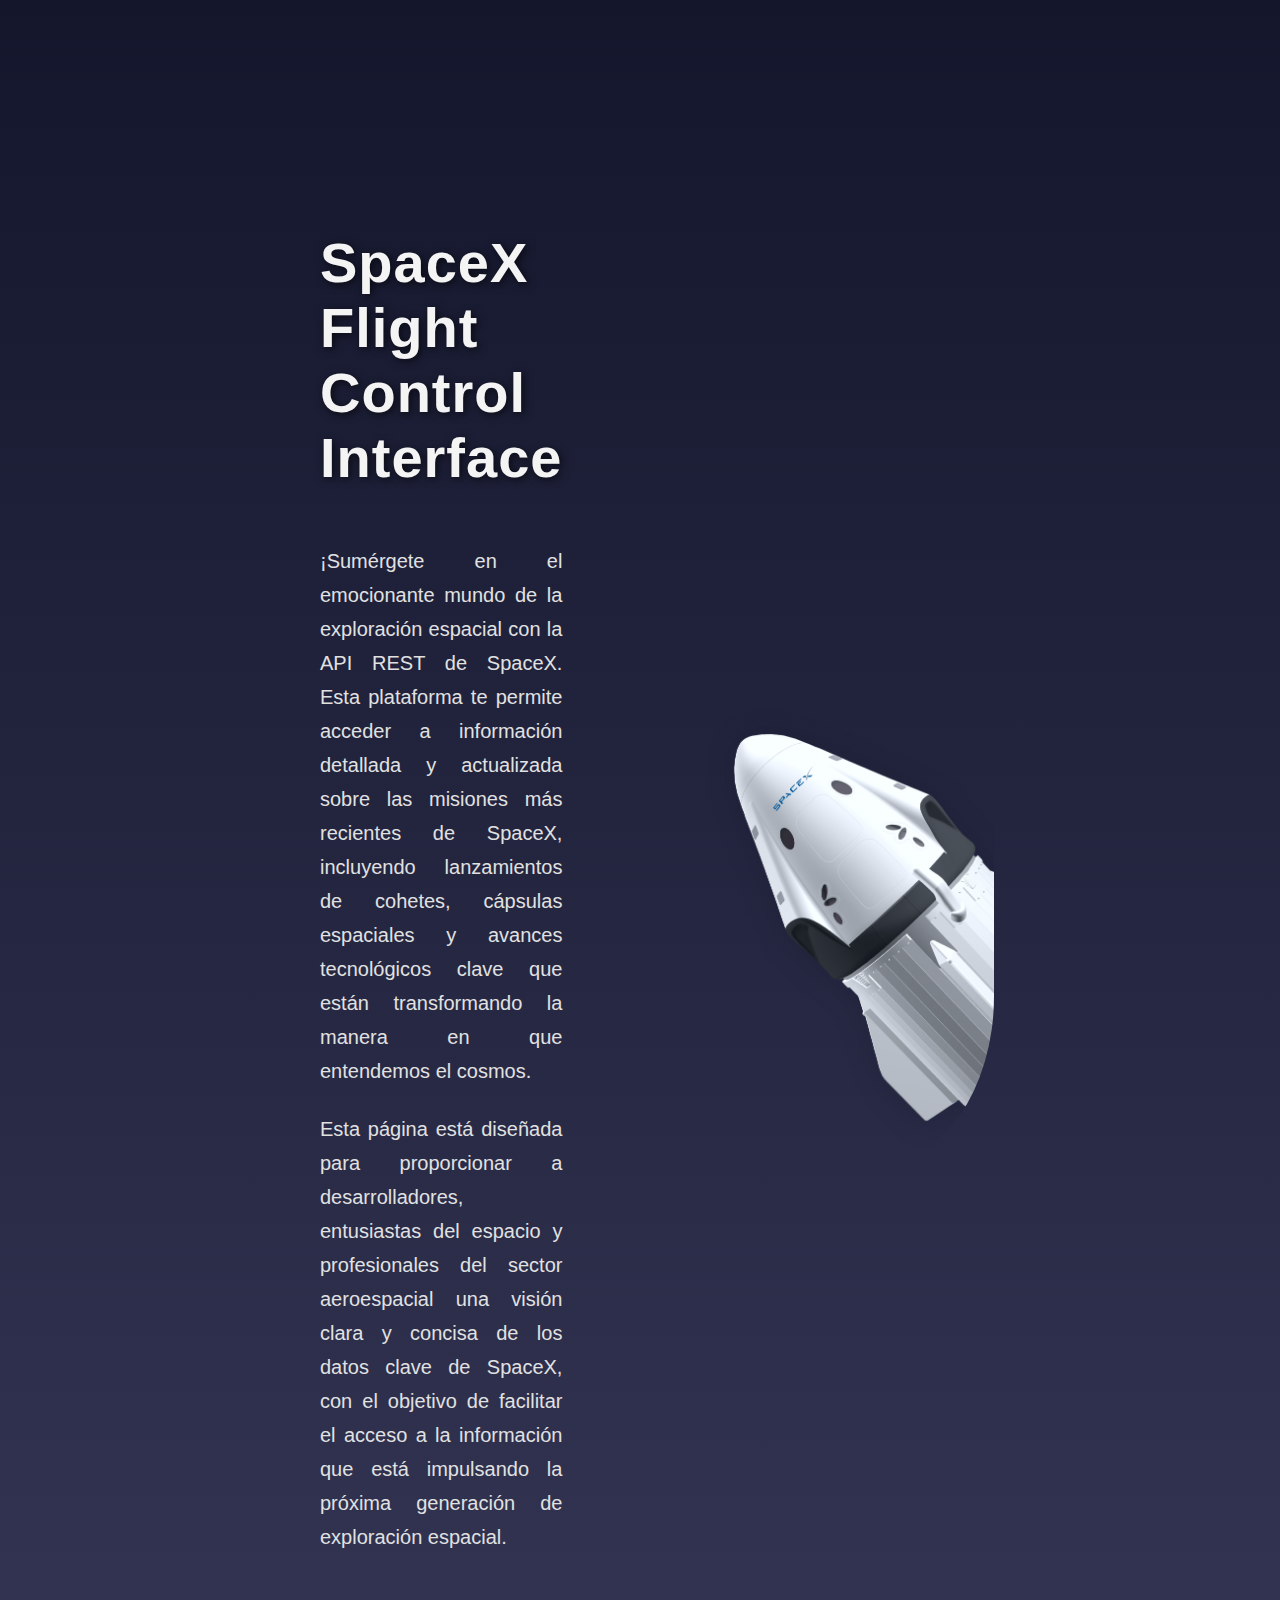
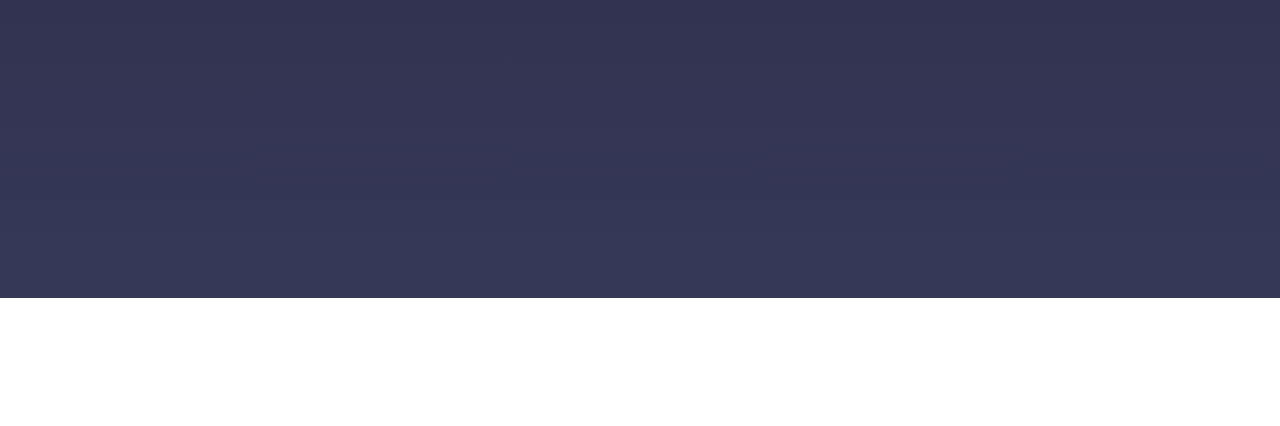
==== index.html @ afa5e66f "Feat: :sparkles: Avances de la pagina capsule" ====
<!DOCTYPE html>
<html lang="en">

<head>
    <meta charset="UTF-8">
    <meta name="viewport" content="width=device-width, initial-scale=1.0">
    <title>SpaceX Interface</title>
    <link rel="stylesheet" href="style.css">
</head>

<body>
    <div class="principal">
        <div class="mensaje">
            <h1>SpaceX <br>Flight Control Interface</h1><br>
            <p>¡Sumérgete en el emocionante mundo de la exploración espacial con la API REST de SpaceX. Esta plataforma
                te permite acceder a información detallada y actualizada sobre las misiones más recientes de SpaceX,
                incluyendo lanzamientos de cohetes, cápsulas espaciales y avances tecnológicos clave que están
                transformando la manera en que entendemos el cosmos.</p>
            <p>Esta página está diseñada para proporcionar a desarrolladores, entusiastas del espacio y profesionales
                del sector aeroespacial una visión clara y concisa de los datos clave de SpaceX, con el objetivo de
                facilitar el acceso a la información que está impulsando la próxima generación de exploración espacial.
            </p>
        </div>
        <div class="image">
            <a href="ROKECTS/index.html"><img src="imagen/SpaceX 3D Model Render.png" alt="SpaceX Rocket"></a>
        </div>
    </div>
</body>

</html>
---- style.css ----
body {
  background: linear-gradient(#14162C, rgba(25, 27, 63, 0.87));
  background-repeat: no-repeat;
  padding: 0;
  margin: 0;
  font-family: "Roboto", sans-serif;
  overflow-x: hidden;
  color: #ffffff;
  overflow-y: hidden;
}

.principal {
  display: flex;
  align-items: center;
  justify-content: space-between;
  max-width: 1400px;
  margin: 0 auto;
  padding: 20rem;
  gap: 2rem;
  margin-top: -10%;
}

h1 {
  font-size: 3.5rem;
  font-weight: 700;
  color: #f4f4f4;
  text-shadow: 2px 2px 8px rgba(0, 0, 0, 0.7); /* Efecto de sombra */
  letter-spacing: 1px;
  margin-bottom: 1rem;
}

.mensaje p {
  text-align: justify;
  max-width: 900px;
  font-size: 1.25rem;
  line-height: 1.7;
  color: #e1e1e1;
  margin-bottom: 1.5rem;
}

/* Imagen */
.image img {
  object-fit: cover; /* Ajusta la imagen al tamaño del contenedor */
  border-radius: 30%;
  max-width: 400px;
  height: auto;
  transition: transform 0.4s ease, box-shadow 0.4s ease; /* Animación en hover */
}

.image img:hover {
  background-color: #203a43;
  transform: scale(1.05); /* Aumenta un poco el tamaño al pasar el mouse */
  box-shadow: 0 8px 20px rgba(0, 0, 0, 0.4); /* Añade una sombra suave */
}


@media (max-width: 768px) {
  body {
    background-size: cover;
    justify-content: center;
    align-items: center;
    padding: 3rem;
    margin: 0;
    height: auto;
    overflow-y: auto;
    overflow-x: hidden;
    display: flex;
    flex-direction: column;
  }

  .principal {
      display: flex;
      flex-direction: column;
      align-items: center;
      text-align: center;
      padding: 1rem;
      height: auto;
      width: 100%;
  }

  h1 {
      font-size: 1.5rem;
  }

  .mensaje p {
      font-size: 0.9rem; 
      max-width: 90%;
  }

  .image img {
      max-width: 100%;
      height: auto;
      margin: 0 auto;
      margin-top: 20px;
      transform: scale(0.95); 
      transition: transform 0.3s ease; 
  }

  .image img:hover {
      transform: scale(0.90); 
  }
}


button {
  background-color: #1c87c9;
  border: none;
  color: white;
  padding: 15px 32px;
  text-align: center;
  text-decoration: none;
  display: inline-block;
  font-size: 16px;
  margin: 4px 2px;
  transition-duration: 0.4s;
  cursor: pointer;
  border-radius: 4px;
}

button:hover {
  background-color: #555;
  color: white;
  box-shadow: 0px 4px 15px rgba(0, 0, 0, 0.3);
}
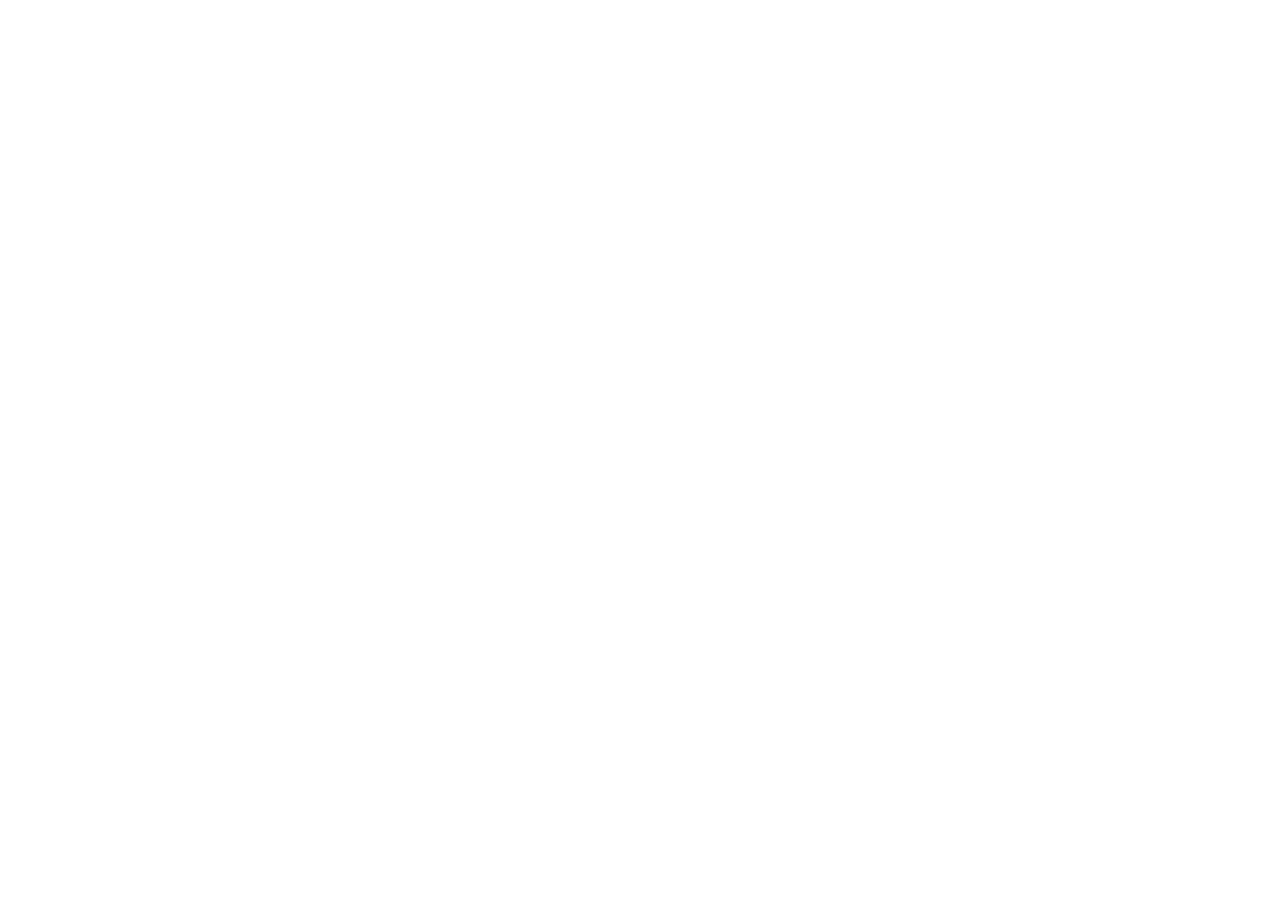
==== commit c06c611c: "feat: :sparkles: commit 6: Hice rockets consumo de api de falcon 1, se agrega las carpetas de todas " ====
--- a/index.html
+++ b/index.html
@@ -1,30 +1,11 @@
 <!DOCTYPE html>
 <html lang="en">
-
 <head>
     <meta charset="UTF-8">
     <meta name="viewport" content="width=device-width, initial-scale=1.0">
-    <title>SpaceX Interface</title>
     <link rel="stylesheet" href="style.css">
+    <title>Document</title>
 </head>
-
 <body>
-    <div class="principal">
-        <div class="mensaje">
-            <h1>SpaceX <br>Flight Control Interface</h1><br>
-            <p>¡Sumérgete en el emocionante mundo de la exploración espacial con la API REST de SpaceX. Esta plataforma
-                te permite acceder a información detallada y actualizada sobre las misiones más recientes de SpaceX,
-                incluyendo lanzamientos de cohetes, cápsulas espaciales y avances tecnológicos clave que están
-                transformando la manera en que entendemos el cosmos.</p>
-            <p>Esta página está diseñada para proporcionar a desarrolladores, entusiastas del espacio y profesionales
-                del sector aeroespacial una visión clara y concisa de los datos clave de SpaceX, con el objetivo de
-                facilitar el acceso a la información que está impulsando la próxima generación de exploración espacial.
-            </p>
-        </div>
-        <div class="image">
-            <a href="ROKECTS/index.html"><img src="imagen/SpaceX 3D Model Render.png" alt="SpaceX Rocket"></a>
-        </div>
-    </div>
 </body>
-
 </html>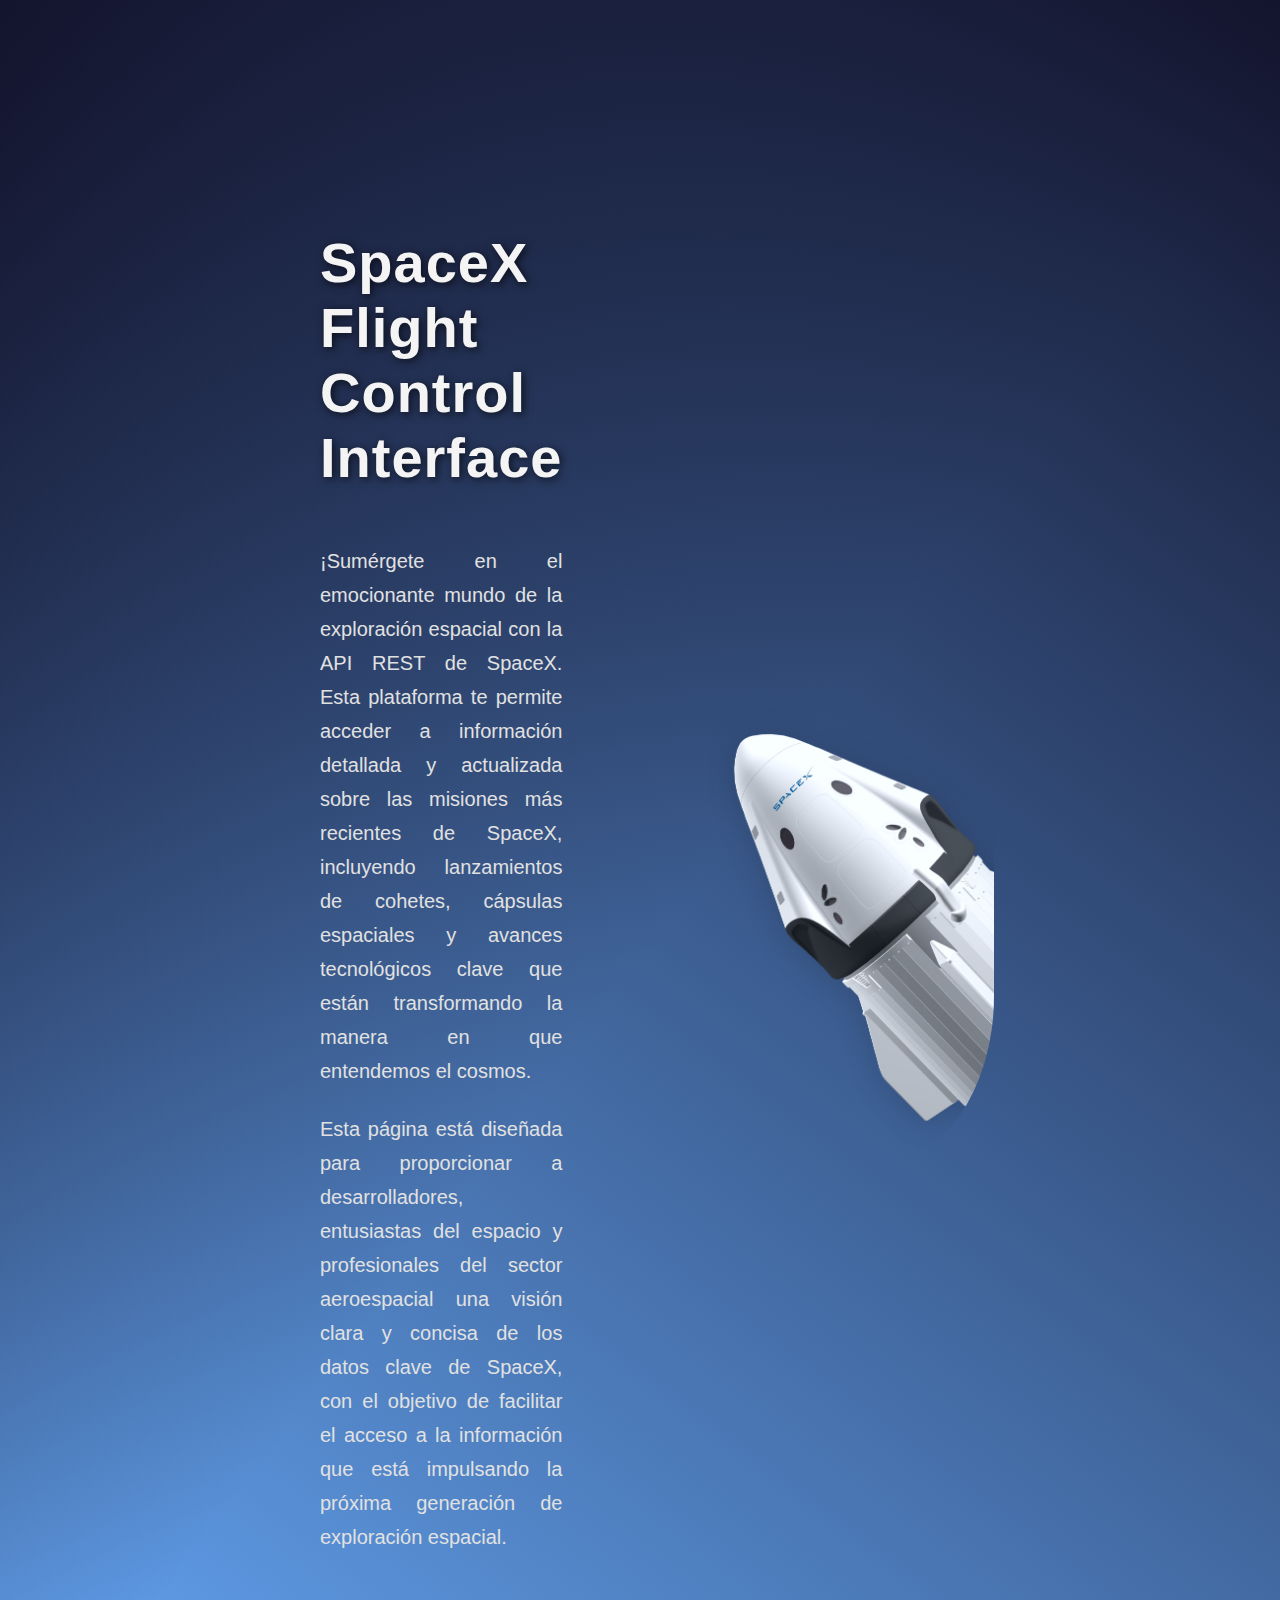
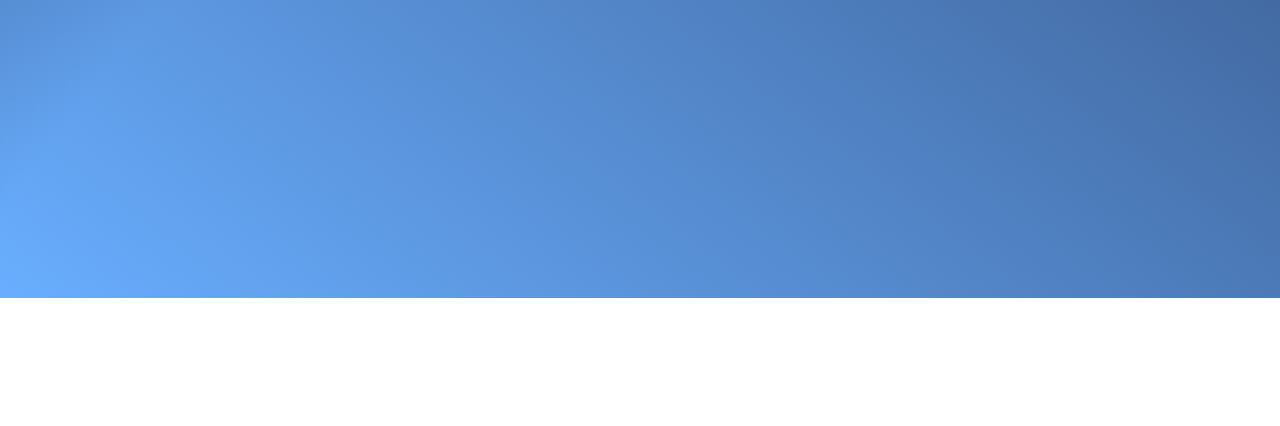
==== commit 86f1c558: "Feat: :sparkles: Avances de la pagina History" ====
--- a/index.html
+++ b/index.html
@@ -1,11 +1,31 @@
 <!DOCTYPE html>
 <html lang="en">
+
 <head>
     <meta charset="UTF-8">
     <meta name="viewport" content="width=device-width, initial-scale=1.0">
+    <title>SpaceX Interface</title>
+    <link rel="shortcut icon" href="../imagen/cohete.png" type="image/x-icon">
     <link rel="stylesheet" href="style.css">
-    <title>Document</title>
 </head>
+
 <body>
+    <div class="principal">
+        <div class="mensaje">
+            <h1>SpaceX <br>Flight Control Interface</h1><br>
+            <p>¡Sumérgete en el emocionante mundo de la exploración espacial con la API REST de SpaceX. Esta plataforma
+                te permite acceder a información detallada y actualizada sobre las misiones más recientes de SpaceX,
+                incluyendo lanzamientos de cohetes, cápsulas espaciales y avances tecnológicos clave que están
+                transformando la manera en que entendemos el cosmos.</p>
+            <p>Esta página está diseñada para proporcionar a desarrolladores, entusiastas del espacio y profesionales
+                del sector aeroespacial una visión clara y concisa de los datos clave de SpaceX, con el objetivo de
+                facilitar el acceso a la información que está impulsando la próxima generación de exploración espacial.
+            </p>
+        </div>
+        <div class="image">
+            <a href="ROKECTS/index.html"><img src="imagen/SpaceX 3D Model Render.png" alt="SpaceX Rocket"></a>
+        </div>
+    </div>
 </body>
+
 </html>--- a/style.css
+++ b/style.css
@@ -1,5 +1,7 @@
 body {
-  background: linear-gradient(#14162C, rgba(25, 27, 63, 0.87));
+  background: linear-gradient(217deg, #13142D, rgba(255, 0, 0, 0) 100%),
+        linear-gradient(127deg, #13142D, #69AEFF 50.45%),
+        linear-gradient(127deg, #FFFFFF, #69AEFF 50.45%);
   background-repeat: no-repeat;
   padding: 0;
   margin: 0;
@@ -48,7 +50,7 @@
 }
 
 .image img:hover {
-  background-color: #203a43;
+  background-color: #215ea3;
   transform: scale(1.05); /* Aumenta un poco el tamaño al pasar el mouse */
   box-shadow: 0 8px 20px rgba(0, 0, 0, 0.4); /* Añade una sombra suave */
 }
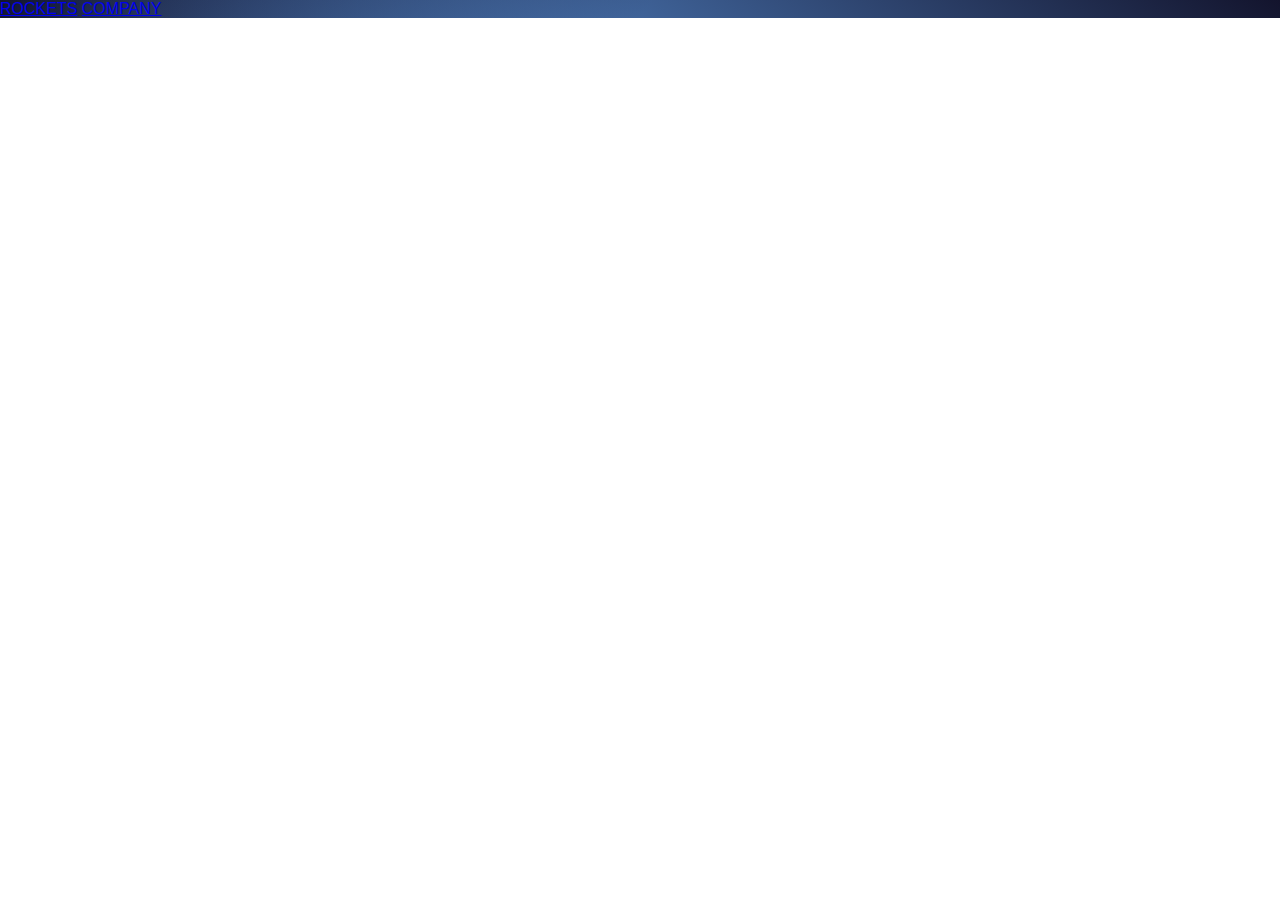
==== commit 2ef63785: "feat: :sparkles: commit 8: Company realizo la estructuracion de company y se organizan detalles del " ====
--- a/index.html
+++ b/index.html
@@ -1,31 +1,13 @@
 <!DOCTYPE html>
 <html lang="en">
-
 <head>
     <meta charset="UTF-8">
     <meta name="viewport" content="width=device-width, initial-scale=1.0">
-    <title>SpaceX Interface</title>
-    <link rel="shortcut icon" href="../imagen/cohete.png" type="image/x-icon">
     <link rel="stylesheet" href="style.css">
+    <title>Document</title>
 </head>
-
 <body>
-    <div class="principal">
-        <div class="mensaje">
-            <h1>SpaceX <br>Flight Control Interface</h1><br>
-            <p>¡Sumérgete en el emocionante mundo de la exploración espacial con la API REST de SpaceX. Esta plataforma
-                te permite acceder a información detallada y actualizada sobre las misiones más recientes de SpaceX,
-                incluyendo lanzamientos de cohetes, cápsulas espaciales y avances tecnológicos clave que están
-                transformando la manera en que entendemos el cosmos.</p>
-            <p>Esta página está diseñada para proporcionar a desarrolladores, entusiastas del espacio y profesionales
-                del sector aeroespacial una visión clara y concisa de los datos clave de SpaceX, con el objetivo de
-                facilitar el acceso a la información que está impulsando la próxima generación de exploración espacial.
-            </p>
-        </div>
-        <div class="image">
-            <a href="ROKECTS/index.html"><img src="imagen/SpaceX 3D Model Render.png" alt="SpaceX Rocket"></a>
-        </div>
-    </div>
+    <a href="./ROCKETS/index.html">ROCKETS</a>
+    <a href="./COMPANY/index.html">COMPANY</a>
 </body>
-
 </html>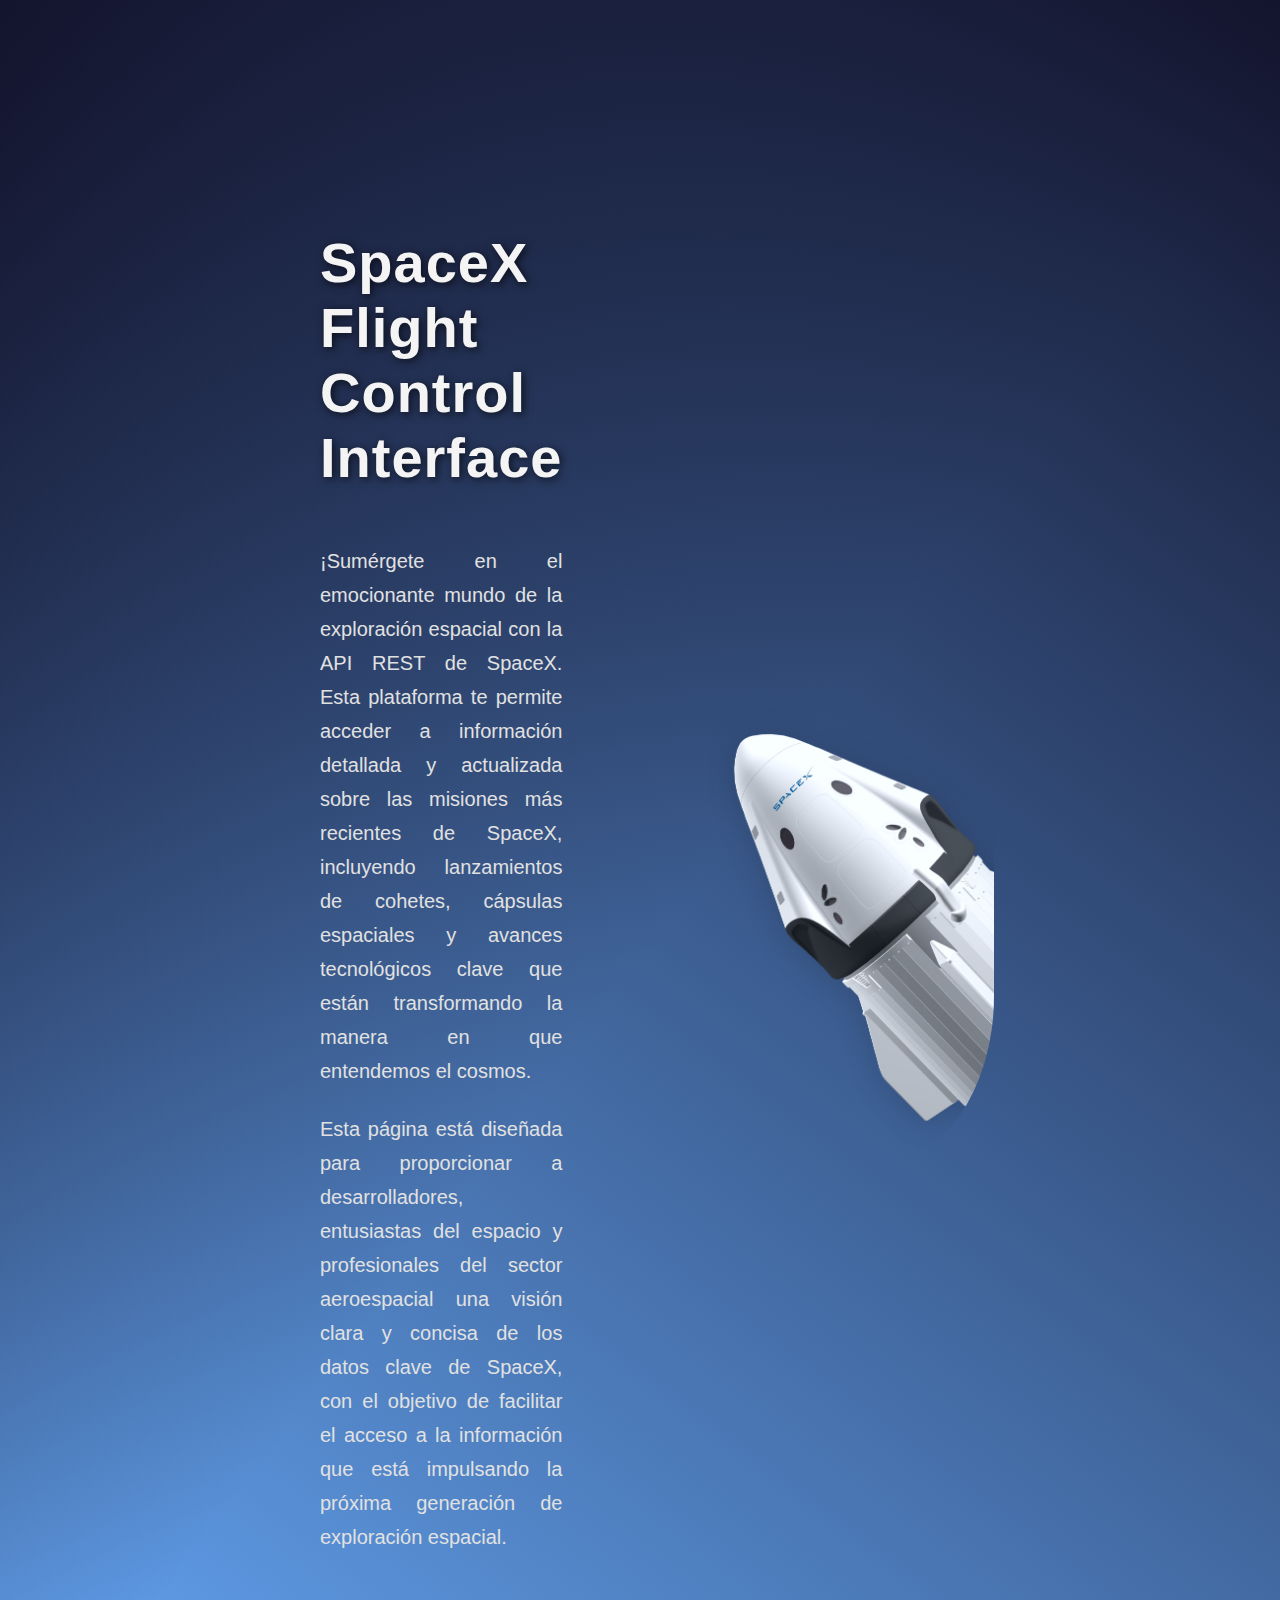
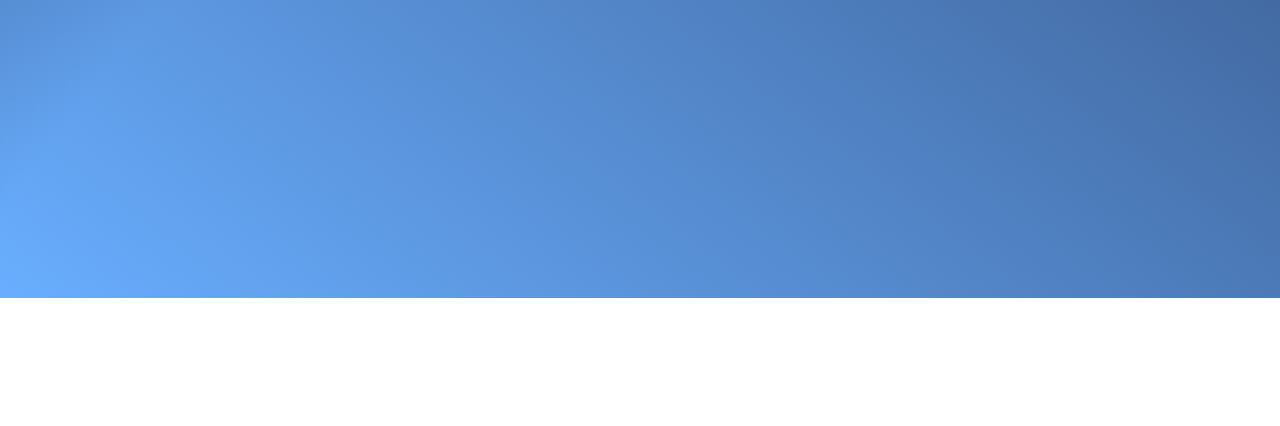
==== commit b43bbf4b: "feat: :sparkles: commit 4: Unión de dev-karen se agrega la seccion de history, capsule, la pagina pr" ====
--- a/index.html
+++ b/index.html
@@ -1,13 +1,31 @@
 <!DOCTYPE html>
 <html lang="en">
+
 <head>
     <meta charset="UTF-8">
     <meta name="viewport" content="width=device-width, initial-scale=1.0">
+    <title>SpaceX Interface</title>
+    <link rel="shortcut icon" href="../imagen/cohete.png" type="image/x-icon">
     <link rel="stylesheet" href="style.css">
-    <title>Document</title>
 </head>
+
 <body>
-    <a href="./ROCKETS/index.html">ROCKETS</a>
-    <a href="./COMPANY/index.html">COMPANY</a>
+    <div class="principal">
+        <div class="mensaje">
+            <h1>SpaceX <br>Flight Control Interface</h1><br>
+            <p>¡Sumérgete en el emocionante mundo de la exploración espacial con la API REST de SpaceX. Esta plataforma
+                te permite acceder a información detallada y actualizada sobre las misiones más recientes de SpaceX,
+                incluyendo lanzamientos de cohetes, cápsulas espaciales y avances tecnológicos clave que están
+                transformando la manera en que entendemos el cosmos.</p>
+            <p>Esta página está diseñada para proporcionar a desarrolladores, entusiastas del espacio y profesionales
+                del sector aeroespacial una visión clara y concisa de los datos clave de SpaceX, con el objetivo de
+                facilitar el acceso a la información que está impulsando la próxima generación de exploración espacial.
+            </p>
+        </div>
+        <div class="image">
+            <a href="ROKECTS/index.html"><img src="imagen/SpaceX 3D Model Render.png" alt="SpaceX Rocket"></a>
+        </div>
+    </div>
 </body>
+
 </html>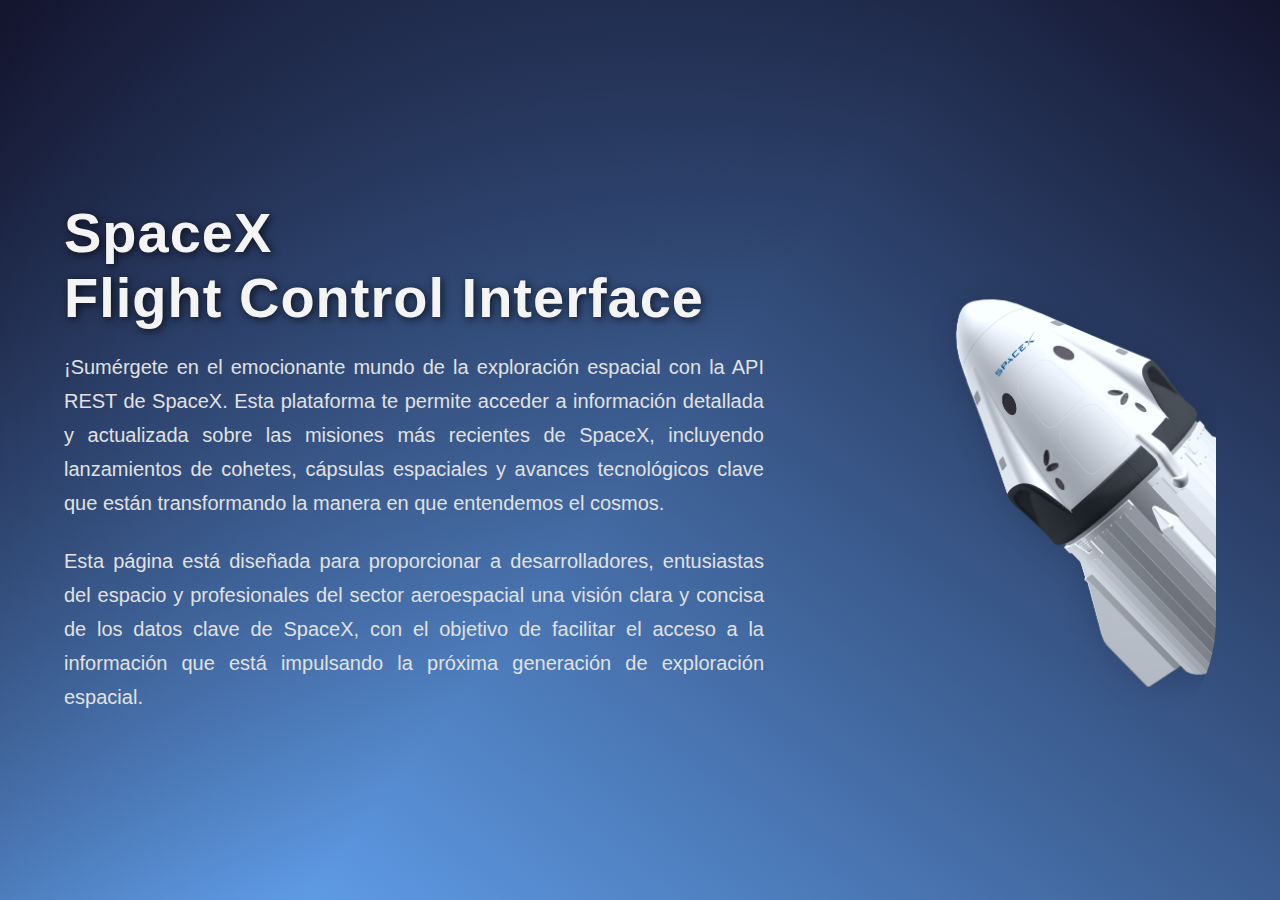
==== commit 23004721: "Feat: :sparkles: :Mejoras de la pagina capsule" ====
--- a/index.html
+++ b/index.html
@@ -12,20 +12,16 @@
 <body>
     <div class="principal">
         <div class="mensaje">
-            <h1>SpaceX <br>Flight Control Interface</h1><br>
-            <p>¡Sumérgete en el emocionante mundo de la exploración espacial con la API REST de SpaceX. Esta plataforma
-                te permite acceder a información detallada y actualizada sobre las misiones más recientes de SpaceX,
-                incluyendo lanzamientos de cohetes, cápsulas espaciales y avances tecnológicos clave que están
-                transformando la manera en que entendemos el cosmos.</p>
-            <p>Esta página está diseñada para proporcionar a desarrolladores, entusiastas del espacio y profesionales
-                del sector aeroespacial una visión clara y concisa de los datos clave de SpaceX, con el objetivo de
-                facilitar el acceso a la información que está impulsando la próxima generación de exploración espacial.
-            </p>
+            <h1>SpaceX <br>Flight Control Interface</h1>
+            <p>¡Sumérgete en el emocionante mundo de la exploración espacial con la API REST de SpaceX. Esta plataforma te permite acceder a información detallada y actualizada sobre las misiones más recientes de SpaceX, incluyendo lanzamientos de cohetes, cápsulas espaciales y avances tecnológicos clave que están transformando la manera en que entendemos el cosmos.</p>
+            <p>Esta página está diseñada para proporcionar a desarrolladores, entusiastas del espacio y profesionales del sector aeroespacial una visión clara y concisa de los datos clave de SpaceX, con el objetivo de facilitar el acceso a la información que está impulsando la próxima generación de exploración espacial.</p>
         </div>
         <div class="image">
-            <a href="ROKECTS/index.html"><img src="imagen/SpaceX 3D Model Render.png" alt="SpaceX Rocket"></a>
+            <a href="ROCKETS/index.html">
+                <img src="imagen/SpaceX 3D Model Render.png" alt="SpaceX Rocket">
+            </a>
         </div>
     </div>
 </body>
 
-</html>+</html>
--- a/style.css
+++ b/style.css
@@ -1,52 +1,58 @@
 body {
   background: linear-gradient(217deg, #13142D, rgba(255, 0, 0, 0) 100%),
-        linear-gradient(127deg, #13142D, #69AEFF 50.45%),
-        linear-gradient(127deg, #FFFFFF, #69AEFF 50.45%);
-  background-repeat: no-repeat;
-  padding: 0;
+      linear-gradient(127deg, #13142D, #69AEFF 50.45%),
+      linear-gradient(127deg, #FFFFFF, #69AEFF 50.45%);
   margin: 0;
   font-family: "Roboto", sans-serif;
-  overflow-x: hidden;
   color: #ffffff;
-  overflow-y: hidden;
+  display: flex;
+  align-items: center;
+  justify-content: center;
+  min-height: 100vh;
+  overflow: hidden;
 }
 
 .principal {
   display: flex;
+  flex-direction: row;
   align-items: center;
   justify-content: space-between;
   max-width: 1400px;
+  width: 90%;
+  height: auto;
   margin: 0 auto;
-  padding: 20rem;
+  padding: 2rem;
   gap: 2rem;
-  margin-top: -10%;
 }
 
 h1 {
   font-size: 3.5rem;
   font-weight: 700;
   color: #f4f4f4;
-  text-shadow: 2px 2px 8px rgba(0, 0, 0, 0.7); /* Efecto de sombra */
+  text-shadow: 2px 2px 8px rgba(0, 0, 0, 0.7);
   letter-spacing: 1px;
   margin-bottom: 1rem;
 }
 
 .mensaje p {
   text-align: justify;
-  max-width: 900px;
+  max-width: 700px;
   font-size: 1.25rem;
   line-height: 1.7;
   color: #e1e1e1;
   margin-bottom: 1.5rem;
 }
 
-/* Imagen */
+.image {
+  flex-shrink: 0; /* Impide que la imagen se reduzca en tamaño */
+}
+
 .image img {
-  object-fit: cover; /* Ajusta la imagen al tamaño del contenedor */
-  border-radius: 30%;
-  max-width: 400px;
+  object-fit: cover;
+  border-radius: 20%;
+  max-width: 400px; /* Ancho máximo en pantallas grandes */
   height: auto;
-  transition: transform 0.4s ease, box-shadow 0.4s ease; /* Animación en hover */
+  transition: transform 0.4s ease, box-shadow 0.4s ease;
 }
 
 .image img:hover {
@@ -55,72 +61,37 @@
   box-shadow: 0 8px 20px rgba(0, 0, 0, 0.4); /* Añade una sombra suave */
 }
 
-
-@media (max-width: 768px) {
+@media (max-width: 800px) {
   body {
-    background-size: cover;
-    justify-content: center;
-    align-items: center;
-    padding: 3rem;
-    margin: 0;
-    height: auto;
-    overflow-y: auto;
-    overflow-x: hidden;
-    display: flex;
-    flex-direction: column;
+      padding: 1rem;
+      overflow: auto;
   }
 
   .principal {
-      display: flex;
       flex-direction: column;
       align-items: center;
-      text-align: center;
-      padding: 1rem;
       height: auto;
-      width: 100%;
   }
 
   h1 {
-      font-size: 1.5rem;
+      font-size: 0.90rem;
+      text-align: center;
   }
 
   .mensaje p {
-      font-size: 0.9rem; 
-      max-width: 90%;
+      font-size: 0.70rem; 
+      max-width: 100%;
+  }
+
+  .image {
+      max-width: 100%;
+      display: flex;
+      justify-content: center;
+      margin-top: -50%;
   }
 
   .image img {
-      max-width: 100%;
+      max-width: 100%; 
       height: auto;
-      margin: 0 auto;
-      margin-top: 20px;
-      transform: scale(0.95); 
-      transition: transform 0.3s ease; 
-  }
-
-  .image img:hover {
-      transform: scale(0.90); 
   }
 }
-
-
-button {
-  background-color: #1c87c9;
-  border: none;
-  color: white;
-  padding: 15px 32px;
-  text-align: center;
-  text-decoration: none;
-  display: inline-block;
-  font-size: 16px;
-  margin: 4px 2px;
-  transition-duration: 0.4s;
-  cursor: pointer;
-  border-radius: 4px;
-}
-
-button:hover {
-  background-color: #555;
-  color: white;
-  box-shadow: 0px 4px 15px rgba(0, 0, 0, 0.3);
-}
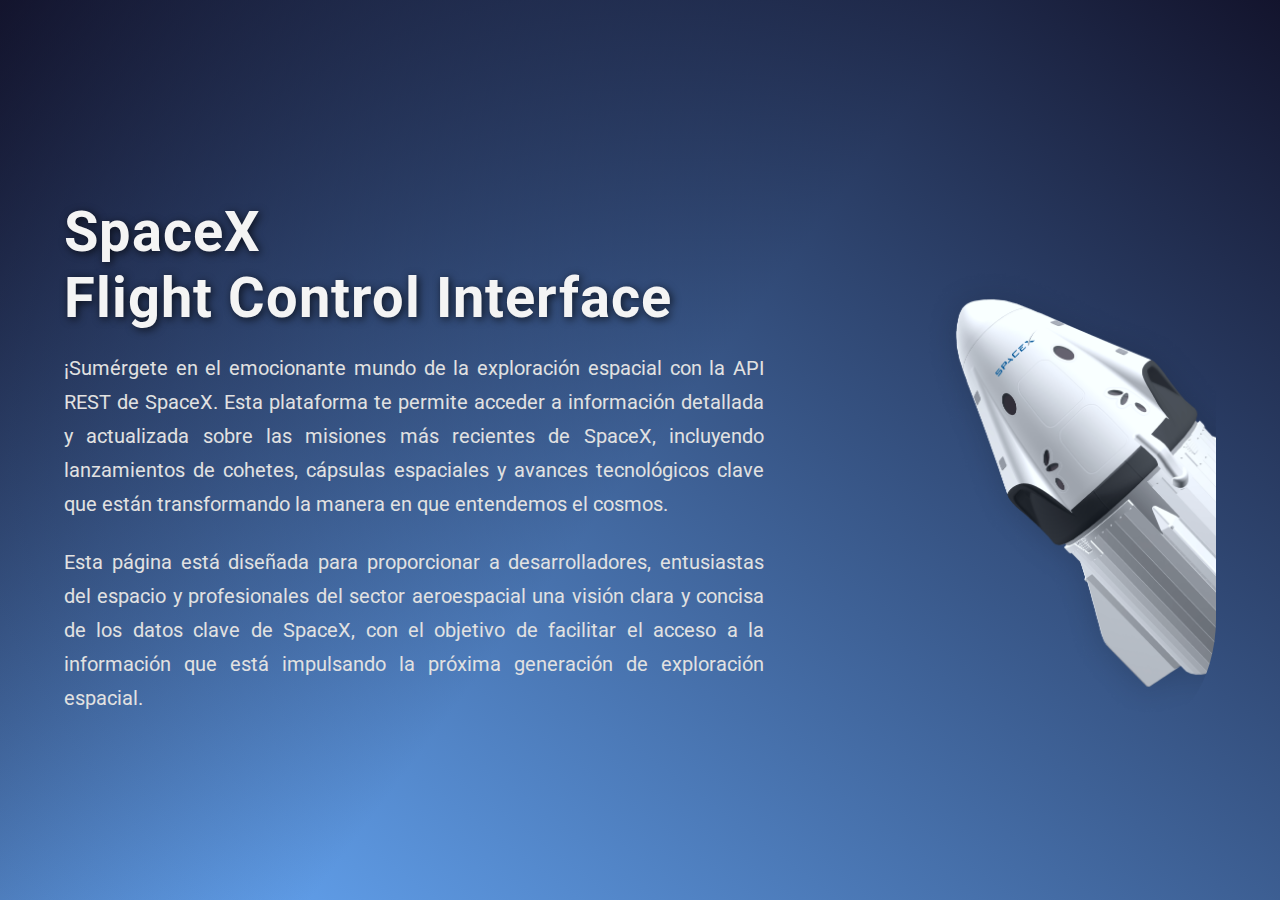
==== commit d3878253: "feat: :iphone: commitr 9: Responsove se agrego ek responsi que para todos las paginas" ====
--- a/index.html
+++ b/index.html
@@ -6,6 +6,7 @@
     <meta name="viewport" content="width=device-width, initial-scale=1.0">
     <title>SpaceX Interface</title>
     <link rel="shortcut icon" href="../imagen/cohete.png" type="image/x-icon">
+    <link href="https://fonts.googleapis.com/css2?family=Roboto:wght@400;500;700&display=swap" rel="stylesheet">
     <link rel="stylesheet" href="style.css">
 </head>
 
